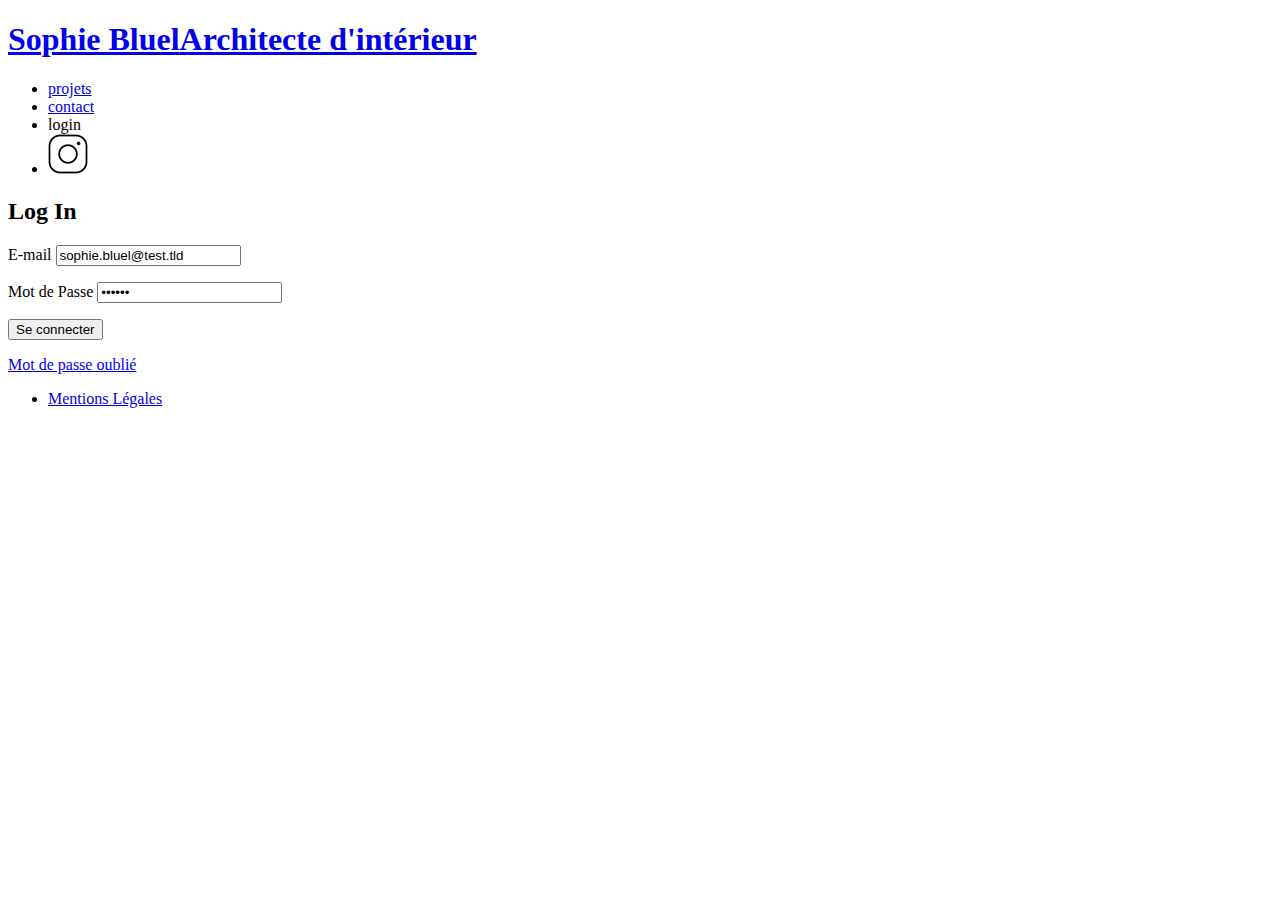
==== FrontEnd/loginPage/login.html @ 965bd0be "login" ====
<!DOCTYPE html>
<html lang="fr">
<head>
    <meta charset="UTF-8">
    <title>Sophie Bluel - LOG IN</title>
    <meta name="viewport" content="width=device-width, initial-scale=1.0">
    <link rel="preconnect" href="https://fonts.googleapis.com">
    <link rel="preconnect" href="https://fonts.gstatic.com" crossorigin>
    <link href="https://fonts.googleapis.com/css2?family=Syne:wght@700;800&family=Work+Sans&display=swap"
    rel="stylesheet">
    <meta name="description" content="">
    <link rel="stylesheet" href="/assets/style.css">
    <script src="login.js" defer></script>
    <meta http-equiv="Content-Security-Policy" content="default-src 'self'; img-src 'self' data:">
    
</head>
<body class="login">

    <header>
        <a href="/index.html">
            <h1>Sophie Bluel<span>Architecte d'intérieur</span></h1>
        </a>
        <nav>
            <ul>
                <li><a href="/index.html#portfolio">projets</a></li>
                <li><a href="/index.html#contact">contact</a></li>
                <li class="selectedMenu">login</li>
                <li>
                    <img src="../assets/icons/instagram.png" class="instagram" alt="Instagram"></div>
                </li>
            </ul>
        </nav>
    </header>
    

    <main>

        <section id="contact">
            <h2>Log In</h2>

            <form id="loginForm">

                <label for="email">E-mail</label>
                <input type="email" name="email" id="email" placeholder="sophie.bluel@test.tld" value="sophie.bluel@test.tld" required>
                <p class="loginError"></p>

                <label for="password">Mot de Passe</label>
                <input type="password" id="password" name="password" minlength="4" maxlength="15" value="S0phie" required>
                <p class="passwordError"></p>

                <button type="submit">Se connecter</button>
            </form>
            <p class="forgotPassword"><a href="#">Mot de passe oublié</a></p>
        </section>
    </main>

    <footer id="footerLogin">
        <nav>
            <ul>
                <li><a href="#">Mentions Légales</a></li>
            </ul>
        </nav>
    </footer>
</body>
</html>
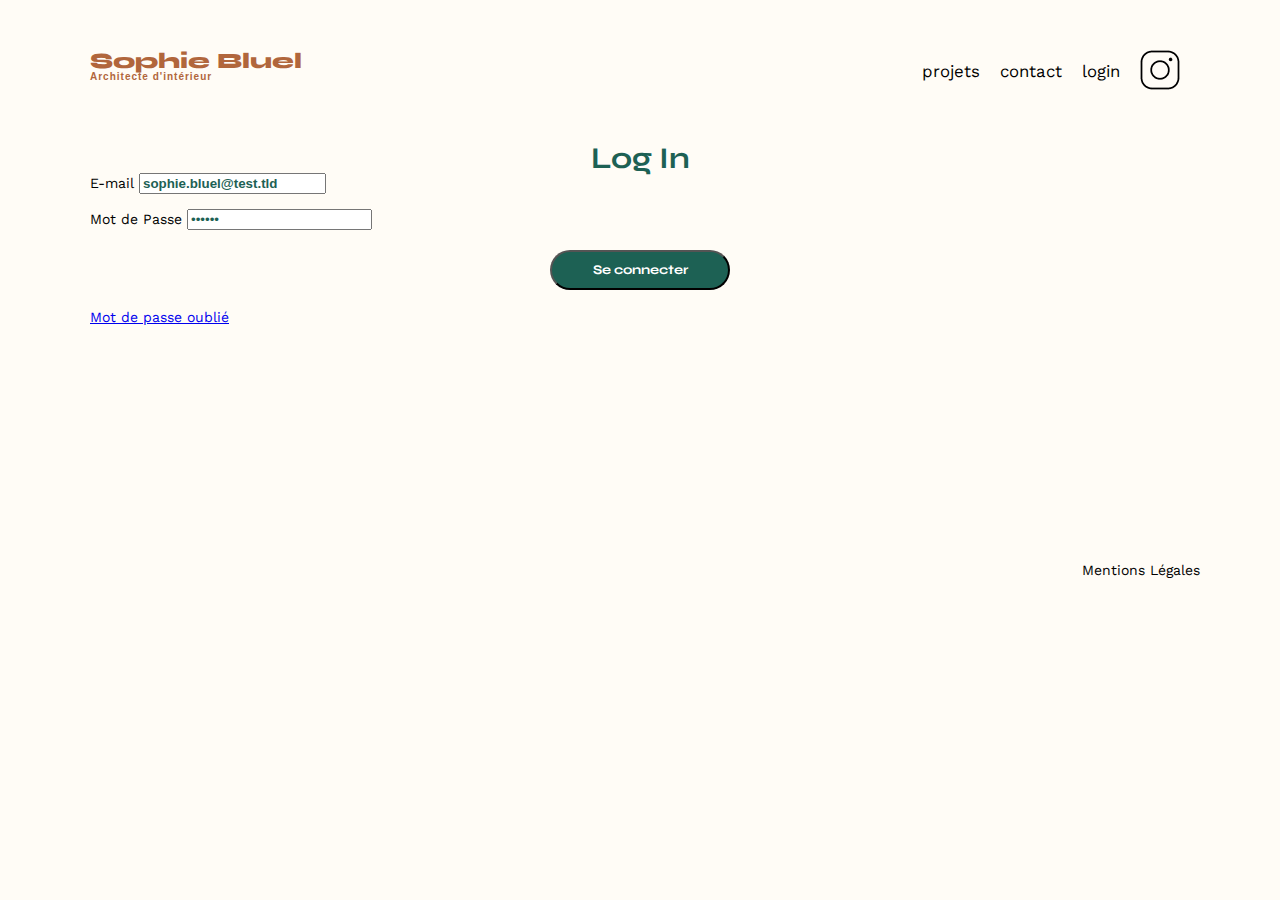
==== commit 7cc751ab: "form" ====
--- a/FrontEnd/loginPage/login.html
+++ b/FrontEnd/loginPage/login.html
@@ -9,10 +9,9 @@
     <link href="https://fonts.googleapis.com/css2?family=Syne:wght@700;800&family=Work+Sans&display=swap"
     rel="stylesheet">
     <meta name="description" content="">
-    <link rel="stylesheet" href="/assets/style.css">
-    <script src="login.js" defer></script>
-    <meta http-equiv="Content-Security-Policy" content="default-src 'self'; img-src 'self' data:">
-    
+    <link rel="stylesheet" href="./../assets/style.css">
+    <script defer src="login.js"></script>
+    <!-- <meta http-equiv="Content-Security-Policy" content="default-src 'self'; img-src 'self' data:; font-src 'self' https://fonts.gstatic.com; style-src 'self' 'unsafe-inline' https://fonts.googleapis.com;">     -->
 </head>
 <body class="login">
 
@@ -26,7 +25,7 @@
                 <li><a href="/index.html#contact">contact</a></li>
                 <li class="selectedMenu">login</li>
                 <li>
-                    <img src="../assets/icons/instagram.png" class="instagram" alt="Instagram"></div>
+                    <img src="../assets/icons/instagram.png" class="instagram" alt="Instagram">
                 </li>
             </ul>
         </nav>
@@ -35,7 +34,7 @@
 
     <main>
 
-        <section id="contact">
+        <section id="login-section">
             <h2>Log In</h2>
 
             <form id="loginForm">
@@ -52,6 +51,8 @@
             </form>
             <p class="forgotPassword"><a href="#">Mot de passe oublié</a></p>
         </section>
+        <!--Bouton de déconnexion-->
+        <button id="logoutButton" style="display: none;">Se déconnecter</button>
     </main>
 
     <footer id="footerLogin">
--- a/FrontEnd/assets/style.css
+++ b/FrontEnd/assets/style.css
@@ -0,0 +1,698 @@
+/* http://meyerweb.com/eric/tools/css/reset/
+   v2.0 | 20110126
+   License: none (public domain)
+*/
+
+html, body, div, span, applet, object, iframe,
+h1, h2, h3, h4, h5, h6, p, blockquote, pre,
+a, abbr, acronym, address, big, cite, code,
+del, dfn, em, img, ins, kbd, q, s, samp,
+small, strike, strong, sub, sup, tt, var,
+b, u, i, center,
+dl, dt, dd, ol, ul, li,
+fieldset, form, label, legend,
+table, caption, tbody, tfoot, thead, tr, th, td,
+article, aside, canvas, details, embed,
+figure, figcaption, footer, header, hgroup,
+menu, nav, output, ruby, section, summary,
+time, mark, audio, video {
+	margin: 0;
+	padding: 0;
+	border: 0;
+	font-size: 100%;
+	font: inherit;
+	vertical-align: baseline;
+}
+/* HTML5 display-role reset for older browsers */
+article, aside, details, figcaption, figure,
+footer, header, hgroup, menu, nav, section {
+	display: block;
+}
+body {
+	line-height: 1;
+}
+ol, ul {
+	list-style: none;
+}
+blockquote, q {
+	quotes: none;
+}
+blockquote:before, blockquote:after,
+q:before, q:after {
+	content: '';
+	content: none;
+}
+table {
+	border-collapse: collapse;
+	border-spacing: 0;
+}
+/** end reset css**/
+body {
+	max-width: 1140px;
+	margin:auto;
+	font-family: 'Work Sans' ;
+	font-size: 14px;
+}
+header {
+	display: flex;
+	justify-content: space-between;
+	margin: 50px 0
+}
+section {
+	margin: 50px 0
+}
+
+h1{
+	display: flex;
+	flex-direction: column;
+	font-family: 'Syne';
+	font-size: 22px;
+	font-weight: 800;
+	color: #B1663C
+}
+
+h1 > span {
+	font-family: 'Work Sans';
+	font-size:10px;
+	letter-spacing: 0.1em;
+;
+}
+
+h2{
+	font-family: 'Syne';
+	font-weight: 700;
+	font-size: 30px;
+	color: #1D6154
+}
+nav ul {
+	display: flex;
+	align-items: center;
+	list-style-type: none;
+
+}
+nav li {
+	padding: 0 10px;
+	font-size: 1.2em;
+}
+
+li:hover {
+	color: #B1663C;
+}
+#introduction {
+	display: flex;
+	align-items: center;
+}
+#introduction figure {
+	flex: 1
+}
+#introduction img {
+	display: block;
+	margin: auto;
+	width: 80%;
+}
+
+#introduction article {
+	flex: 1
+}
+#introduction h2 {
+	margin-bottom: 1em;
+}
+
+#introduction p {
+	margin-bottom: 0.5em;
+}
+#portfolio h2 {
+	text-align: center;
+	margin-bottom: 1em;
+}
+
+.divBtn {
+	display: flex;
+	justify-content: center;
+	align-items: center;
+	gap: 10px;
+	margin: 51px 0 50px 0;
+  }
+  
+  .divBtn button {
+	width: auto;
+	height: 37px;
+	border-radius: 60px;
+	border: 1px solid #1d6154;
+	padding: 9px 15px;
+	color: #1d6154;
+	background-color: #fffef8;
+	font-family: "Syne";
+	font-size: 16px;
+	font-weight: 700;
+  }
+  
+  .divBtn button:hover {
+	cursor: pointer;
+	background-color: #1d6154;
+	transition: background-color 0.9s ease;
+	color: #fff;
+  }
+  
+  .divBtn .active {
+	background-color: #1d6154;
+	color: #fff;
+  }
+.gallery {
+	width: 100%;
+	display: grid;
+	grid-template-columns: 1fr 1fr 1fr;
+	grid-column-gap: 20px;
+	grid-row-gap: 20px;
+}
+
+.gallery img {
+	width: 100%;
+
+}
+#contact {
+	width: 50%;
+margin: auto;
+}
+#contact > * {
+	text-align: center;
+
+}
+#contact h2{
+	margin-bottom: 20px;
+}
+#contact form {
+	text-align: left;
+	margin-top:30px;
+	display: flex;
+	flex-direction: column;
+}
+
+#contact input {
+	height: 50px;
+	font-size: 1.2em;
+	border: none;
+	box-shadow: 0px 4px 14px rgba(0, 0, 0, 0.09);
+}
+#contact label {
+	margin: 2em 0 1em 0;
+}
+#contact textarea {
+	border: none;
+	box-shadow: 0px 4px 14px rgba(0, 0, 0, 0.09);
+}
+
+input[type="submit"]{
+	font-family: 'Syne';
+	font-weight: 700;
+	color: white;
+	background-color: #1D6154;
+	margin : 2em auto ;
+	width: 180px;
+	text-align: center;
+	border-radius: 60px ;
+}
+
+footer nav ul {
+	display: flex;
+	justify-content: flex-end;
+	margin: 2em
+}
+
+
+/*********/
+/*********** PAGE LOGIN***********/
+body {
+	font-family: 'Work Sans',sans-serif;
+	font-size: 14px;
+	background-color: #FFFCf6;
+	padding: 0;
+}
+
+header {
+	display: flex;
+	justify-content: space-between;
+	margin: 50px auto;
+	max-width: 1440px;
+	padding: 0 20px;
+}
+
+header a {
+	text-decoration: none;
+}
+
+main {
+	max-width: 1140px;
+	margin: 50px auto;
+	padding: 0 20px;
+}
+
+h1 {
+	display: flex;
+	flex-direction: column;
+	font-family: 'Syne', sans-serif;
+	font-size: 22px;
+	font-weight: 800;
+	color: #B1663C;
+}
+
+h1>span{
+	font-family: 'Work', sans-serif;
+	font-size: 10px;
+	letter-spacing: 0.1em;
+}
+
+h2 {
+	font-family: 'Syne', sans-serif;
+	font-weight: 700;
+	font-size: 30px;
+	color: #1D6154;
+	text-align: center;
+}
+
+nav ul {
+	display: flex;
+	align-items: center;
+	list-style-type: none;
+	cursor: pointer;
+}
+
+nav li {
+	padding: 0 10px;
+	font-size: 1.2em;
+}
+
+li a {
+	text-decoration: none;
+	color: black;
+}
+
+li:hover {
+	color: #B1663C;
+}
+
+.form {
+	width: 50%;
+	margin: auto;
+}
+
+.form>* {
+	text-align: center;
+}
+
+.form h2 {
+	margin-bottom: 20px;
+	font-family: 'Syne';
+	font-weight: 700;
+	font-size: 30px;
+	color: #1D6154;
+	text-align: center;
+}
+
+.form form {
+	text-align: left;
+	margin-top: 30px;
+	display: flex;
+	flex-direction: column;
+	align-items: center;
+}
+
+.form input {
+	height: 50px;
+	font-size: 1.2em;
+	border: none;
+	box-shadow: 0px 4px 14px rgba(0, 0, 0, 0.09);
+	width: 100%;
+	max-width: 400px;
+	margin: 10px 0;
+	display: block;
+}
+
+button[type="submit"] {
+	font-family: 'Syne';
+	font-weight: 700;
+	color: white;
+	background-color: #1D6154;
+	margin: 20px auto;
+	width: 180px;
+	height: 40px;
+	text-align: center;
+	border-radius: 60px;
+	display: block;
+}
+
+#email {
+	color: #1D6154;
+	font-weight: bold;
+	outline: none;
+}
+
+.loginError {
+	margin-top: 15px;
+	text-align: center;
+	color:red;
+	font-weight: bold;
+	font-size: 1.5rem;
+}
+.passwordError {
+	margin-top: 15px;
+	text-align: center;
+	color: red;
+	font-weight: bold;
+	font-size: 1.5rem;
+}
+
+#password {
+	color: #1D6154;
+	outline: none;
+}
+
+#password:focus {
+	border: 2px solid #1D6154;
+	border-radius: 5px;
+}
+
+.forgotPassword {
+	text-decoration: none;
+}
+.form a {
+	display: block;
+	text-align: center;
+	margin-top: 20px;
+	color: #1D6154;
+	text-decoration: none;
+}
+
+.form a:hover {
+	text-decoration: underline;
+}
+
+footer {
+    width: 100%;
+    text-align: right;
+    margin-top: 50px;
+}
+footer nav ul {
+    display: flex;
+    justify-content: flex-end;
+    margin: 0;
+    padding: 0;
+    list-style-type: none;
+}
+footer nav ul li {
+    font-size: 14px;
+    color: #1D6154;
+    margin-top: 5cm;
+}
+
+
+
+
+
+.header-container {
+	display: flex;
+	flex-direction: column;
+}
+
+.header-h1-nav {
+	display: flex;
+	flex-direction: row;
+	justify-content: space-between;
+}
+
+#banner-modifier {
+	display: flex;
+	flex-direction: row;
+	justify-content: center;
+	align-items: center;
+	background-color: #000;
+	height: 60px;
+	margin-bottom: 30px;
+	margin-left: -150px;
+	margin-right: -150px;
+	margin-top: -50px;
+}
+
+.publish-modification {
+	border-radius: 60px;
+	background-color: #FFF;
+	color: #000;
+	border: none;
+	padding: 10px;
+}
+
+.mode-edition {
+	color: #FFF;
+	margin-right: 10px;
+}
+
+.image-container {
+	display: flex;
+	margin-left: 57px;
+	margin-top: 20px;
+}
+
+.edit-project-container {
+	display: flex;
+	justify-content: center;
+	align-items: center;
+}
+
+#edit-gallery-container {
+	margin-bottom: 30px;
+	margin-left: 20px;
+}
+
+
+/*CSS pour le mode admin uniquement*/
+
+/* Style première modal */
+.modal-overlay {
+	background: rgba(0, 0, 0, 0.07) ;
+	width: 100%;
+	height: 100%;
+	position: fixed;
+	top: 0;
+	bottom: 0;
+	left: 0;
+	right: 0;
+}
+
+.modal-wrapper {
+	margin-top: 20px;
+	width: 580px;
+	height: 700px;
+	background: white;
+	position: fixed;
+	top: 50%;
+	left: 50%;
+	transform: translate(-50%, -50%);
+	border-radius: 2%;
+}
+
+.close-modal-btn {
+	font-size: large;
+	cursor: pointer;
+	border: none;
+	background-color: transparent;
+}
+
+.arrow-modal-btn {
+	font-size: large;
+	cursor: pointer;
+	border: none;
+	background-color: transparent;
+	padding: 30px 30px 0;
+}
+
+.button-modal {
+	display: flex;
+	justify-content: space-between;
+	flex-direction: row-reverse;
+}
+
+.close-btn-wrapper {
+	display: flex;
+	justify-content: flex-end;
+	padding: 30px 30px 0;
+}
+
+.modal-content {
+	margin: 20px auto;
+	width: 100%;
+	display: flex;
+	justify-content: center;
+	font-size: 1.3rem;
+}
+
+.hide {
+	display: none;
+}
+
+.modal-gallery figure {
+	display: inline-block;
+	margin: 5px;
+	width: 100px;
+	justify-content: center;
+	align-items: center;
+}
+
+.modal-gallery img {
+	width: 100%;
+	height: auto;
+}
+
+.modal-gallery {
+	padding-left: 15px;
+	overflow: scroll;
+	max-height: 440px;
+}
+
+hr {
+	width: 80%;
+	margin-top: 15px;
+	margin-bottom: 40px;
+}
+
+.add-picture {
+	font-family: "Syne";
+	font-size: 1rem;
+	border-radius: 20px;
+	padding: 10px 45px;
+	background-color: #1D6154;
+	gap: 20px;
+	cursor: pointer;
+	color: white;
+	display: flex;
+}
+.button-add {
+	display: flex;
+	align-items: center;
+	justify-content: center;
+}
+
+.hidden {
+	display: none;
+}
+
+#modal {
+	display: none;
+}
+/*Bouton supprimer */
+
+/* .modal-gallery figure {
+	position: relative;
+}
+
+.delete-button {
+	position: absolute;
+	top: 8px;
+	right: 8px;
+	border: none;
+	background-color: rgba(0, 0, 0, 0.07);
+	color: white;
+	font-size: 16px;
+	border-radius: 10%;
+	cursor: pointer;
+	padding: 4px 6px;
+}
+
+.new-modal {
+	background-color: transparent;
+}
+
+.new-content {
+	display: flex;
+	align-items: center;
+	justify-content: center;
+	flex-direction: column;
+}
+
+.add-image {
+	background-color: #e8f1f6;
+	width: 420px;
+	height: 190px;
+	display: flex;
+	flex-direction: column;
+	align-items: center;
+	justify-content: center;
+	gap: 10px;
+}
+
+.add-image i {
+	font-size: 5rem;
+	color: #b9c5cc;
+	display: flex;
+	justify-content: center;
+}
+
+#imageUrl {
+	display: none;
+} */
+
+/* .btnAjout {
+	display: flex;
+	align-items: center;
+	justify-content: center;
+	background-color: #b9c5cc;
+	border-radius: 50px;
+	height: 40px;
+	width: 200px;
+	font-size: 0.875rem;
+	color: #306685;
+	cursor: pointer;
+}
+
+.labelFormat {
+	color: #444444;
+	font-size: 0.625rem;
+}
+
+.form-group {
+	display: flex;
+	flex-direction: column;
+	gap: 10px;
+	padding-top: 50px;
+}
+
+.form-group input {
+	height: 51px;
+	border: #444444;
+	box-shadow: 1px 0px 10px 0px rgba(0, 0, 0, 0.15);
+}
+
+.formField {
+	height: 51px;
+	border: #444444;
+	box-shadow: 1px 0px 10px 0px rgba(0, 0, 0, 0.15);
+}
+
+.new-content hr {
+	width: 100%;
+	margin-top: 50px;
+	margin-bottom: 40px;
+} */
+/* 
+#boutonValidation {
+	font-family: "Syne";
+	font-size: 1rem;
+	border-radius: 20px;
+	padding: 10px 45px;
+	color: white;
+	display: block;
+	width: 250px;
+	margin: 5px auto;
+}
+
+#preview-image {
+	width: 100%;
+	height: 100%;
+	display: block;
+	object-fit: contain;
+} */
+
+/* .add-image .hidden {
+	display: none;
+} */
+
+
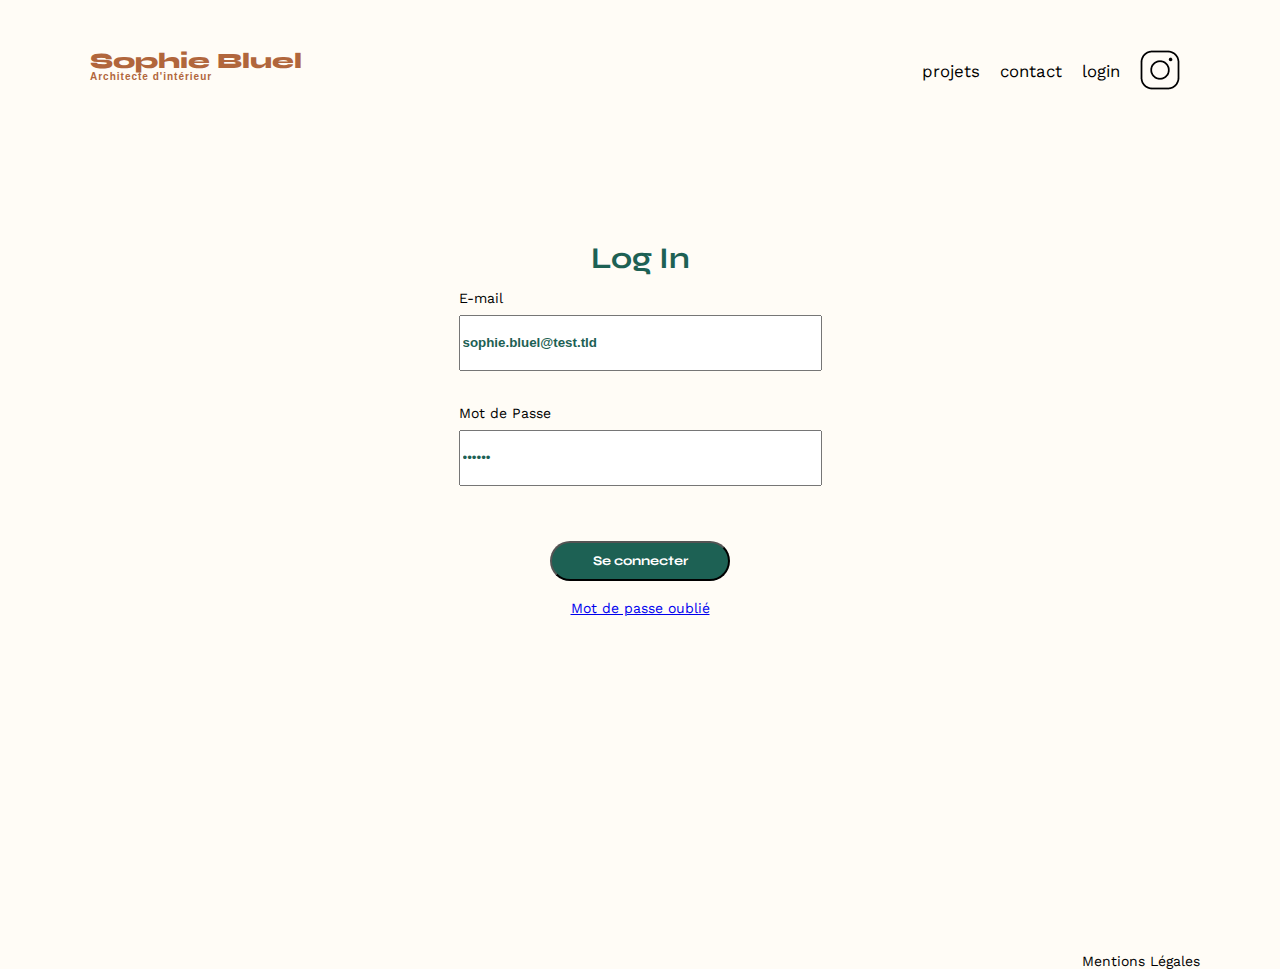
==== commit 205d942b: "main" ====
--- a/FrontEnd/loginPage/login.html
+++ b/FrontEnd/loginPage/login.html
@@ -10,15 +10,12 @@
     rel="stylesheet">
     <meta name="description" content="">
     <link rel="stylesheet" href="./../assets/style.css">
-    <script defer src="login.js"></script>
-    <!-- <meta http-equiv="Content-Security-Policy" content="default-src 'self'; img-src 'self' data:; font-src 'self' https://fonts.gstatic.com; style-src 'self' 'unsafe-inline' https://fonts.googleapis.com;">     -->
+    <script src="login.js" defer></script>
 </head>
 <body class="login">
 
     <header>
-        <a href="/index.html">
             <h1>Sophie Bluel<span>Architecte d'intérieur</span></h1>
-        </a>
         <nav>
             <ul>
                 <li><a href="/index.html#portfolio">projets</a></li>
@@ -30,15 +27,11 @@
             </ul>
         </nav>
     </header>
-    
-
     <main>
-
         <section id="login-section">
             <h2>Log In</h2>
 
-            <form id="loginForm">
-
+            <form id="loginForm" action="#" method="post">
                 <label for="email">E-mail</label>
                 <input type="email" name="email" id="email" placeholder="sophie.bluel@test.tld" value="sophie.bluel@test.tld" required>
                 <p class="loginError"></p>
@@ -51,7 +44,6 @@
             </form>
             <p class="forgotPassword"><a href="#">Mot de passe oublié</a></p>
         </section>
-        <!--Bouton de déconnexion-->
         <button id="logoutButton" style="display: none;">Se déconnecter</button>
     </main>
 
--- a/FrontEnd/assets/style.css
+++ b/FrontEnd/assets/style.css
@@ -121,6 +121,12 @@
 #introduction p {
 	margin-bottom: 0.5em;
 }
+
+#portfolio {
+	position: relative;
+	padding: 20px;
+}
+
 #portfolio h2 {
 	text-align: center;
 	margin-bottom: 1em;
@@ -168,6 +174,8 @@
 
 .gallery img {
 	width: 100%;
+	object-fit: cover;
+	border-radius: 4px;
 
 }
 #contact {
@@ -290,6 +298,22 @@
 li:hover {
 	color: #B1663C;
 }
+
+#edit-button {
+	display: inline-flex;
+	align-items: center;
+	text-decoration: none;
+	font-size: 16px;
+	margin-left: 10px;
+	position: absolute;
+	top: 27px;
+	right: 21rem;
+}
+
+#edit-button i {
+	margin-right: 5px;
+}
+
 
 .form {
 	width: 50%;
@@ -345,7 +369,40 @@
 	color: #1D6154;
 	font-weight: bold;
 	outline: none;
-}
+	height: 50px;
+}
+
+#login-section {
+	margin: 0 auto;
+	padding: 100px 0;
+	display: flex;
+	flex-direction: column;
+	align-items: center;
+}
+
+#loginForm {
+	display: flex;
+	flex-direction: column;
+	gap: 10px;
+	padding-top: 18px;
+	width: 33%;
+}
+
+#login label {
+	margin-top: 25px;
+}
+
+#login input {
+	height: 45px;
+	background: #ffffff;
+	border: none;
+	box-shadow: 0px 14px 4px rgba(0, 0, 0, 0.09);
+}
+
+#nav-logout {
+	display: none;
+}
+
 
 .loginError {
 	margin-top: 15px;
@@ -365,6 +422,7 @@
 #password {
 	color: #1D6154;
 	outline: none;
+	height: 50px;
 }
 
 #password:focus {
@@ -468,26 +526,25 @@
 
 /* Style première modal */
 .modal-overlay {
-	background: rgba(0, 0, 0, 0.07) ;
+	position: fixed;
+	top: 0;
+	left: 0;
 	width: 100%;
 	height: 100%;
-	position: fixed;
-	top: 0;
-	bottom: 0;
-	left: 0;
-	right: 0;
+	background: rgba(0, 0, 0, 0.05) ;
+	display: flex;
+	align-items: center;
+	justify-content: center;
+    z-index: 9999;
 }
 
 .modal-wrapper {
-	margin-top: 20px;
 	width: 580px;
-	height: 700px;
 	background: white;
-	position: fixed;
-	top: 50%;
-	left: 50%;
-	transform: translate(-50%, -50%);
-	border-radius: 2%;
+	border-radius: 8px;
+	padding: 20px;
+	box-shadow: 0 4px 8px rgba(0, 0, 0, 0.02);
+	z-index: 1001;
 }
 
 .close-modal-btn {
@@ -518,15 +575,43 @@
 }
 
 .modal-content {
-	margin: 20px auto;
-	width: 100%;
-	display: flex;
-	justify-content: center;
-	font-size: 1.3rem;
+	background: white;
+	padding: 20px;
+	border-radius: 8px;
+	height: 102px;
+	max-width: 500px;
+	max-height: 80vh;
+	box-shadow: 0 4px 8px rgba(0, 0, 0, 0.01);
+	z-index: 1000;
+	position: relative;
+
+}
+
+.modal-content, .modal-content-new-category-title {
+	margin: 20px 0;
+	display: grid;
+	grid-template-columns: repeat(5, 1fr);
+	gap: 10px;
+}
+
+.modal-content img.thumbnail {
+	width: 100px;
+	height: auto;
+	cursor: pointer;
+	object-fit: cover;
+	border-radius: 4px;
+}
+
+.thumbnail {
+	width: 100px;
+	height: auto;
+	max-width: 100px;
+	max-height: 100px;
+	object-fit: cover;
 }
 
 .hide {
-	display: none;
+	display: none !important;
 }
 
 .modal-gallery figure {
@@ -540,16 +625,122 @@
 .modal-gallery img {
 	width: 100%;
 	height: auto;
+	border-radius: 4px;
+	object-fit: cover;
 }
 
 .modal-gallery {
-	padding-left: 15px;
-	overflow: scroll;
-	max-height: 440px;
-}
+	background-color: white;
+	padding: 20px;
+	border-radius: 8px;
+	width: 100%;
+	max-width: 500px;
+}
+
+.modal-gallery, .modal-edit-work {
+	display: flex;
+	flex-direction: column;
+	align-items: center;
+}
+
+.modal-gallery .moda-title {
+	font-size: 18px;
+	font-weight: bold;
+	margin-bottom: 20px;
+}
+
+.modal-gallery  {
+	position: absolute;
+	top: 10px;
+	right: 10px;
+	cursor: pointer;
+	font-size: 24px;
+}
+
+.modal-close {
+	position: absolute;
+	top: 10px;
+	right: 10px;
+	cursor: pointer;
+}
+
+.modal-edit {
+	background-color: white;
+	border-radius: 8px;
+	width: 80%;
+	max-width: 600px;
+	padding: 20px;
+	box-shadow: 0 4px 8px rgba(0, 0, 0, 0.02);
+	position: relative;
+	display: none;
+}
+
+#modal-edit-add {
+	background-color: #008080;
+	color: white;
+	border: none;
+	padding: 10px 20px;
+	border-radius: 4px;
+	cursor: pointer;
+	margin-top: 10px;
+	font-size: 16px;
+}
+
+#modal-edit-new-photo {
+	display: flex;
+	flex-direction: column;
+	align-items: center;
+	gap: 15px;
+}
+
+
+
+.container-modal-add-and-modal-delete, .container-for-icon-in-second-window-of-modal {
+	display: flex;
+	justify-content: space-between;
+	margin-top: 20px;
+}
+
+.modal-add {
+	color: white;
+	padding: 10px 20px;
+	border: none;
+	border-radius:4px ;
+	cursor: pointer;
+}
+
+#form-image {
+	display: none;
+}
+
+#new-image {
+	cursor: pointer;
+}
+
+#submit-new-work {
+	color: white;
+	padding: 10px 20px;
+	border: none;
+	border-radius: 4px;
+	cursor: pointer;
+}
+
+#photo-add-icon {
+	font-size: 48px;
+	color: #ccc;
+	cursor: pointer;
+}
+
+.choice-category {
+	width: 100%;
+	padding: 8px;
+	border-radius: 4px;
+	border: 1px solid #ccc;
+}
+
 
 hr {
-	width: 80%;
+	width: 0;
 	margin-top: 15px;
 	margin-bottom: 40px;
 }
@@ -572,127 +763,33 @@
 }
 
 .hidden {
+	display: none !important;
+}
+
+#modal {
+	position: fixed;
 	display: none;
-}
-
-#modal {
-	display: none;
-}
-/*Bouton supprimer */
-
-/* .modal-gallery figure {
-	position: relative;
-}
-
-.delete-button {
-	position: absolute;
-	top: 8px;
-	right: 8px;
-	border: none;
-	background-color: rgba(0, 0, 0, 0.07);
-	color: white;
-	font-size: 16px;
-	border-radius: 10%;
-	cursor: pointer;
-	padding: 4px 6px;
-}
-
-.new-modal {
-	background-color: transparent;
-}
-
-.new-content {
-	display: flex;
-	align-items: center;
 	justify-content: center;
-	flex-direction: column;
-}
-
-.add-image {
-	background-color: #e8f1f6;
-	width: 420px;
-	height: 190px;
-	display: flex;
-	flex-direction: column;
-	align-items: center;
-	justify-content: center;
-	gap: 10px;
-}
-
-.add-image i {
-	font-size: 5rem;
-	color: #b9c5cc;
-	display: flex;
-	justify-content: center;
-}
-
-#imageUrl {
-	display: none;
-} */
-
-/* .btnAjout {
-	display: flex;
-	align-items: center;
-	justify-content: center;
-	background-color: #b9c5cc;
-	border-radius: 50px;
-	height: 40px;
-	width: 200px;
-	font-size: 0.875rem;
-	color: #306685;
-	cursor: pointer;
-}
-
-.labelFormat {
-	color: #444444;
-	font-size: 0.625rem;
-}
-
-.form-group {
-	display: flex;
-	flex-direction: column;
-	gap: 10px;
-	padding-top: 50px;
-}
-
-.form-group input {
-	height: 51px;
-	border: #444444;
-	box-shadow: 1px 0px 10px 0px rgba(0, 0, 0, 0.15);
-}
-
-.formField {
-	height: 51px;
-	border: #444444;
-	box-shadow: 1px 0px 10px 0px rgba(0, 0, 0, 0.15);
-}
-
-.new-content hr {
-	width: 100%;
-	margin-top: 50px;
-	margin-bottom: 40px;
-} */
-/* 
-#boutonValidation {
-	font-family: "Syne";
-	font-size: 1rem;
-	border-radius: 20px;
-	padding: 10px 45px;
-	color: white;
-	display: block;
-	width: 250px;
-	margin: 5px auto;
-}
-
-#preview-image {
+	align-items: center;
+	top: 0;
+	left: 0;
+	z-index: 1000;
 	width: 100%;
 	height: 100%;
-	display: block;
-	object-fit: contain;
-} */
-
-/* .add-image .hidden {
-	display: none;
-} */
-
-
+	background-color: rgba(0, 0, 0, 0.05);
+}
+
+#modal-works, #modal-edit {
+	background-color: #fff;
+	padding: 40px;
+	border-radius: 10px;
+	box-shadow: 0 4px 8px rgba(0, 0, 0, 0.02);
+	width: 630px;
+	max-width: 900px;
+	height: 680px;
+	max-height: 90vh;
+	display: flex;
+	align-items: center;
+	justify-content: center;
+	flex-direction: column;
+	}
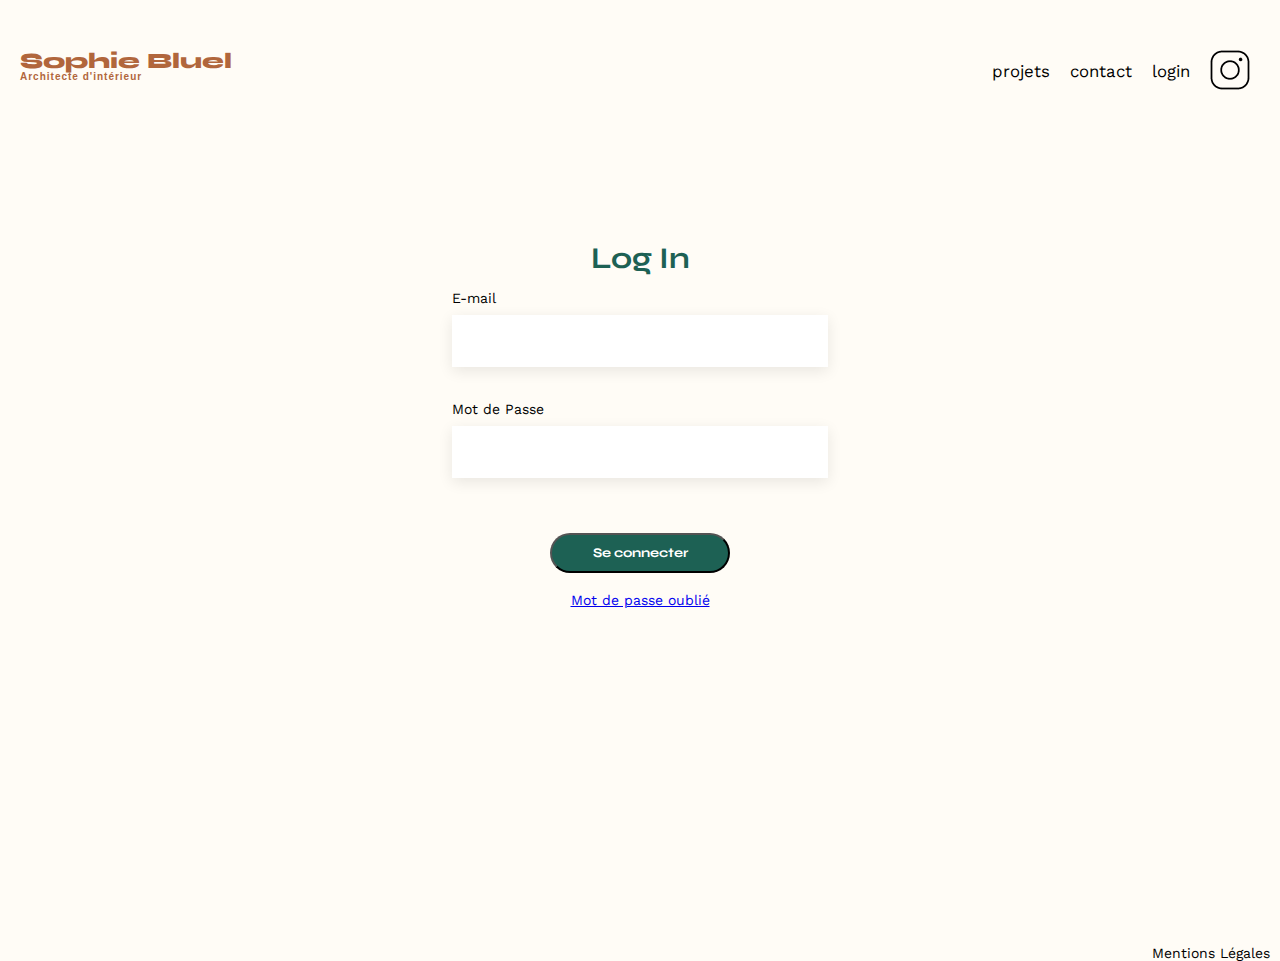
==== commit 1d3ef03d: "form" ====
--- a/FrontEnd/loginPage/login.html
+++ b/FrontEnd/loginPage/login.html
@@ -33,11 +33,11 @@
 
             <form id="loginForm" action="#" method="post">
                 <label for="email">E-mail</label>
-                <input type="email" name="email" id="email" placeholder="sophie.bluel@test.tld" value="sophie.bluel@test.tld" required>
+                <input type="email" name="email" id="email" required>
                 <p class="loginError"></p>
 
                 <label for="password">Mot de Passe</label>
-                <input type="password" id="password" name="password" minlength="4" maxlength="15" value="S0phie" required>
+                <input type="password" id="password" name="password" minlength="4" maxlength="15"  required>
                 <p class="passwordError"></p>
 
                 <button type="submit">Se connecter</button>
--- a/FrontEnd/assets/style.css
+++ b/FrontEnd/assets/style.css
@@ -48,7 +48,6 @@
 }
 /** end reset css**/
 body {
-	max-width: 1140px;
 	margin:auto;
 	font-family: 'Work Sans' ;
 	font-size: 14px;
@@ -308,6 +307,7 @@
 	position: absolute;
 	top: 27px;
 	right: 21rem;
+	color: #000;
 }
 
 #edit-button i {
@@ -370,6 +370,8 @@
 	font-weight: bold;
 	outline: none;
 	height: 50px;
+	border: none;
+	box-shadow: 0px 4px 14px rgba(0, 0, 0, 0.09);
 }
 
 #login-section {
@@ -386,6 +388,7 @@
 	gap: 10px;
 	padding-top: 18px;
 	width: 33%;
+	font-family: 'Work' sans-serif;
 }
 
 #login label {
@@ -423,6 +426,8 @@
 	color: #1D6154;
 	outline: none;
 	height: 50px;
+	border: none;
+	box-shadow: 0px 4px 14px rgba(0, 0, 0, 0.09);
 }
 
 #password:focus {
@@ -504,11 +509,6 @@
 	margin-right: 10px;
 }
 
-.image-container {
-	display: flex;
-	margin-left: 57px;
-	margin-top: 20px;
-}
 
 .edit-project-container {
 	display: flex;
@@ -525,6 +525,24 @@
 /*CSS pour le mode admin uniquement*/
 
 /* Style première modal */
+.fa-solid.fa-arrow-left {
+	color: #000;
+	width: 21px;
+	height: 21px;
+	margin: 26px 30px;
+	position: absolute;
+	left: 0;
+}
+
+.fa-solid.fa-xmark {
+	color: #000;
+	width: 24px; 
+	height: 24px;
+	margin: 26px 30px;
+	position: absolute;
+	right: 0; 
+
+}
 .modal-overlay {
 	position: fixed;
 	top: 0;
@@ -579,35 +597,58 @@
 	padding: 20px;
 	border-radius: 8px;
 	height: 102px;
-	max-width: 500px;
-	max-height: 80vh;
 	box-shadow: 0 4px 8px rgba(0, 0, 0, 0.01);
-	z-index: 1000;
+	z-index: 999;
 	position: relative;
-
-}
-
-.modal-content, .modal-content-new-category-title {
-	margin: 20px 0;
+	margin-top: 50px;
 	display: grid;
 	grid-template-columns: repeat(5, 1fr);
-	gap: 10px;
-}
-
+	grid-column-gap: 10px;
+	grid-row-gap: 10px;
+
+}
+
+.modal-content-new-category-title {
+	display: flex;
+	flex-direction: column;
+	margin: 0 105px;
+}
 .modal-content img.thumbnail {
-	width: 100px;
-	height: auto;
-	cursor: pointer;
+	width: 77px;
+	height: 102px;
 	object-fit: cover;
 	border-radius: 4px;
 }
 
+#title-form {
+	font-size: 14px;
+	margin-bottom: 10px;
+}
+
+#form-title {
+	width: 420px;
+	height: 50px;
+	margin-bottom: 20px;
+	box-shadow: 0 4px 8px rgba(0, 0, 0, 0.05);
+	border: none;
+}
+
+#form-category {
+	width: 420px;
+	height: 50px;
+	box-shadow: 0 4px 8px rgba(0, 0, 0, 0.05);
+	border: none;
+
+}
+
 .thumbnail {
+	position: relative;
 	width: 100px;
 	height: auto;
 	max-width: 100px;
 	max-height: 100px;
 	object-fit: cover;
+	
 }
 
 .hide {
@@ -634,27 +675,29 @@
 	padding: 20px;
 	border-radius: 8px;
 	width: 100%;
-	max-width: 500px;
+	z-index: 7;
 }
 
 .modal-gallery, .modal-edit-work {
 	display: flex;
 	flex-direction: column;
 	align-items: center;
+}
+
+.modal-edit-work, .modal-gallery {
+	z-index: 1000;
+	display: none;
+}
+
+
+#modal-edit {
+	z-index: 6 !important;
 }
 
 .modal-gallery .moda-title {
 	font-size: 18px;
 	font-weight: bold;
 	margin-bottom: 20px;
-}
-
-.modal-gallery  {
-	position: absolute;
-	top: 10px;
-	right: 10px;
-	cursor: pointer;
-	font-size: 24px;
 }
 
 .modal-close {
@@ -680,9 +723,10 @@
 	color: white;
 	border: none;
 	padding: 10px 20px;
-	border-radius: 4px;
-	cursor: pointer;
-	margin-top: 10px;
+	border-radius: 20px;
+	cursor: pointer;
+	margin-top: 20rem;
+	width: 237px;
 	font-size: 16px;
 }
 
@@ -691,6 +735,15 @@
 	flex-direction: column;
 	align-items: center;
 	gap: 15px;
+	background-color: #E8F1F6;
+	width: 420px;
+	height: 169px;
+	margin-left: auto;
+	margin-right: auto;
+	border-radius: 10px;
+	margin-top: 30px;
+	position: relative;
+	overflow: hidden;
 }
 
 
@@ -700,6 +753,7 @@
 	justify-content: space-between;
 	margin-top: 20px;
 }
+
 
 .modal-add {
 	color: white;
@@ -715,6 +769,21 @@
 
 #new-image {
 	cursor: pointer;
+	background-color: #CBD6DC;
+	border-radius: 15px;
+	width: 173px;
+	height: 36px;
+	font-size:14px ;
+	text-align: center;
+	display: flex;
+	justify-content: center;
+	align-items: center;
+	color: #306685;
+}
+
+#photo-size {
+	font-size: 10px;
+	margin-bottom: 20px ;
 }
 
 #submit-new-work {
@@ -723,12 +792,18 @@
 	border: none;
 	border-radius: 4px;
 	cursor: pointer;
+	background-color: #A7A7A7;
+	border-radius: 20px;
+	width: 230px;
 }
 
 #photo-add-icon {
 	font-size: 48px;
 	color: #ccc;
 	cursor: pointer;
+	height: 76px;
+	width: 76px;
+	margin-top: 20px;
 }
 
 .choice-category {
@@ -738,11 +813,16 @@
 	border: 1px solid #ccc;
 }
 
-
-hr {
-	width: 0;
-	margin-top: 15px;
-	margin-bottom: 40px;
+.one-line {
+	display: inline-flex;
+	width: 420px;
+	margin-top: -5rem;
+}
+
+.two-line {
+	display: inline-flex;
+	width: 420px;
+	margin-top: 47px;
 }
 
 .add-picture {
@@ -773,23 +853,72 @@
 	align-items: center;
 	top: 0;
 	left: 0;
-	z-index: 1000;
+	z-index: 998;
 	width: 100%;
 	height: 100%;
 	background-color: rgba(0, 0, 0, 0.05);
 }
 
 #modal-works, #modal-edit {
+	font-size: 24px;
 	background-color: #fff;
-	padding: 40px;
 	border-radius: 10px;
 	box-shadow: 0 4px 8px rgba(0, 0, 0, 0.02);
-	width: 630px;
-	max-width: 900px;
-	height: 680px;
-	max-height: 90vh;
-	display: flex;
-	align-items: center;
-	justify-content: center;
-	flex-direction: column;
-	}
+	width: 630px !important;
+	height: 670px;
+	position: absolute;
+	z-index: 1000;
+	display: flex;
+	align-items: center;
+	justify-content: flex-start;
+	flex-direction: column;
+}
+
+#title-modal-overlay {
+	margin-top: 60px;
+}
+
+
+.modal-title {
+	text-align: center;
+	margin-top: 60px;
+}
+
+.work-container {
+	position: relative;
+}
+
+.trash-div {
+	background-color: #000;
+	width: 10px;
+	height: 10px;
+	position: absolute;
+	top: 5px;
+	right: 5px;
+	border-radius: 10px;
+}
+
+.fa-solid.fa-trash-can {
+	top: 0;
+  right: 0px;
+  font-size: 13px;
+  background-color: black;
+  color: white;
+  padding: 4px;
+  border-radius: 5px;
+  position: absolute;
+  cursor: pointer;
+}
+
+#photo-preview {
+	position: absolute;
+	width: 100%;
+	object-fit: cover;
+}
+
+#photo-preview img {
+	width: 100%;
+	height: 169px;
+	object-fit: cover;
+}
+
